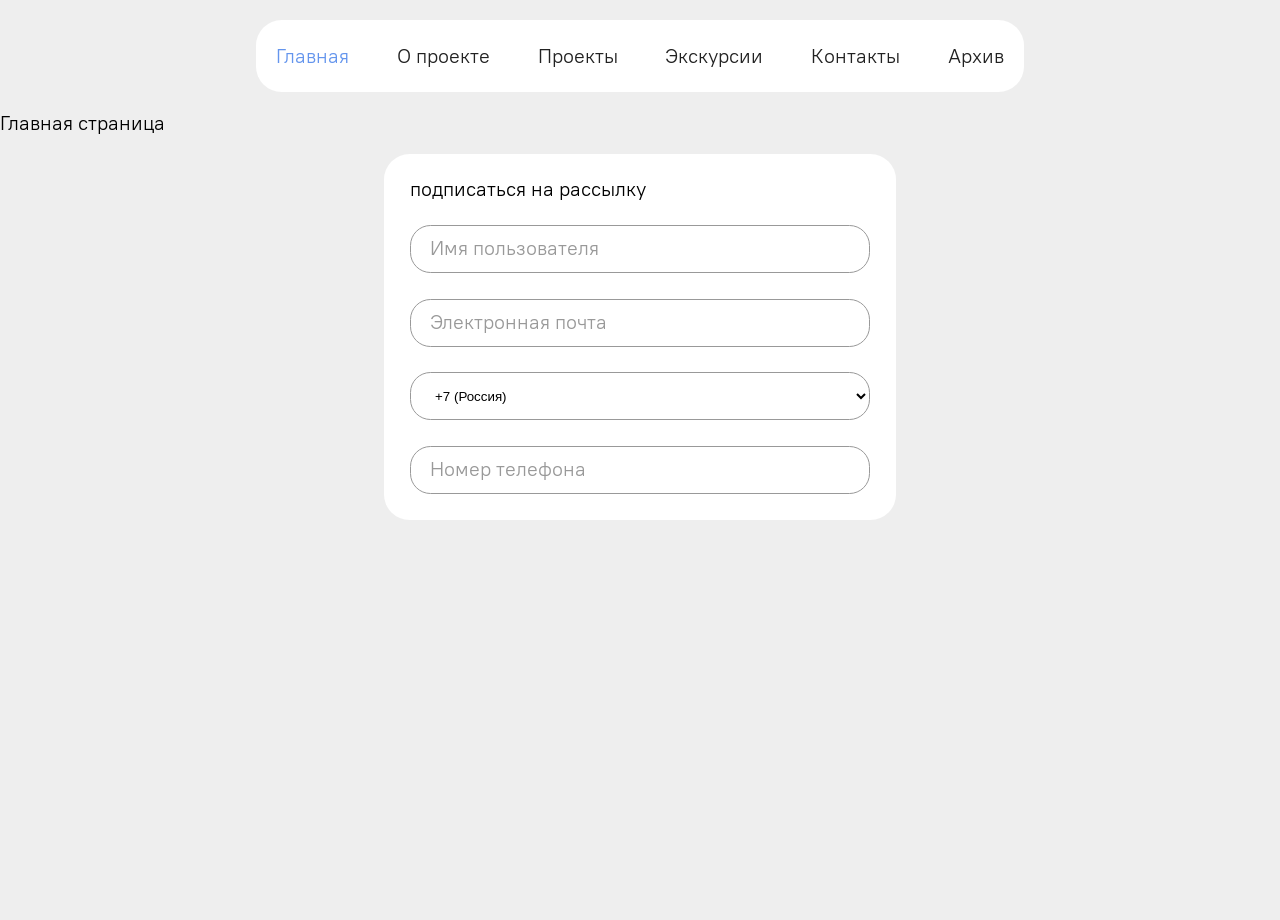
==== index.html @ fc1c3abe "desktop menu and links" ====
<!doctype html>
<html lang="ru">
  <head>
    <meta charset="UTF-8" />
    <meta name="viewport" content="width=device-width, initial-scale=1.0" />
    <title>Музей "Огни Москвы"</title>
    <link rel="stylesheet" href="stylesheets/style.css" />
  </head>
  <body>
    <nav class="mainMenu">
      <a class="mainMenuLink active" href="index.html">Главная</a>
      <a class="mainMenuLink" href="about.html">О проекте</a>
      <a class="mainMenuLink" href="projects.html">Проекты</a>
      <a class="mainMenuLink" href="excursions.html">Экскурсии</a>
      <a class="mainMenuLink" href="contacts.html">Контакты</a>
      <a class="mainMenuLink" href="archive.html">Архив</a>
    </nav>

    <h1>Главная страница</h1>

    <form action="">
      <h2>подписаться на рассылку</h2>

      <span class="placeholder">
        <input type="text" name="userName" value="" placeholder="" />
      </span>

      <span class="placeholder">
        <input type="email" name="email" value="" placeholder="" />
      </span>

      <select name="phoneCode">
        <option value="+7">+7 (Россия)</option>
        <option value="+33">+33 (Франция)</option>
        <option value="+49">+49 (Германия)</option>
        <option value="+1">+1 (США)</option>
      </select>

      <span class="placeholder">
        <input type="tel" name="phone" value="" placeholder="" />
      </span>
    </form>
  </body>
</html>
---- stylesheets/style.css ----
@import 'reset.css';
@import 'fonts.css';
@import 'layout.css';
@import 'animation.css';
@import 'adaptive.css';
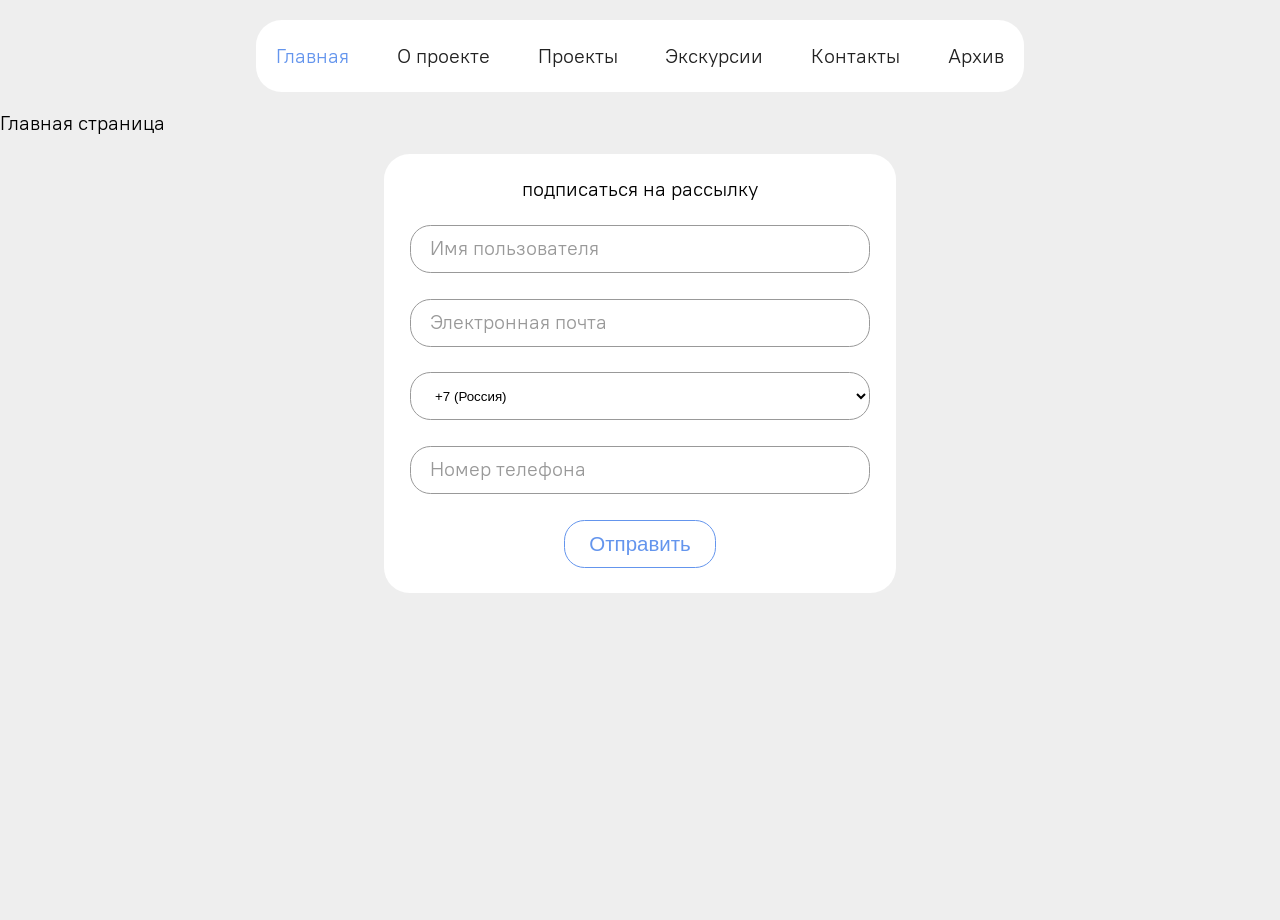
==== commit ca2491e6: "all" ====
--- a/index.html
+++ b/index.html
@@ -5,8 +5,11 @@
     <meta name="viewport" content="width=device-width, initial-scale=1.0" />
     <title>Музей "Огни Москвы"</title>
     <link rel="stylesheet" href="stylesheets/style.css" />
+    <script src="javascripts/scripts.js" defer></script>
   </head>
   <body>
+    <div id="burger"></div>
+
     <nav class="mainMenu">
       <a class="mainMenuLink active" href="index.html">Главная</a>
       <a class="mainMenuLink" href="about.html">О проекте</a>
@@ -39,6 +42,12 @@
       <span class="placeholder">
         <input type="tel" name="phone" value="" placeholder="" />
       </span>
+
+      <button type="submit">Отправить</button>
     </form>
+
+    <div class="modalWindow">
+      <div class="window"></div>
+    </div>
   </body>
 </html>
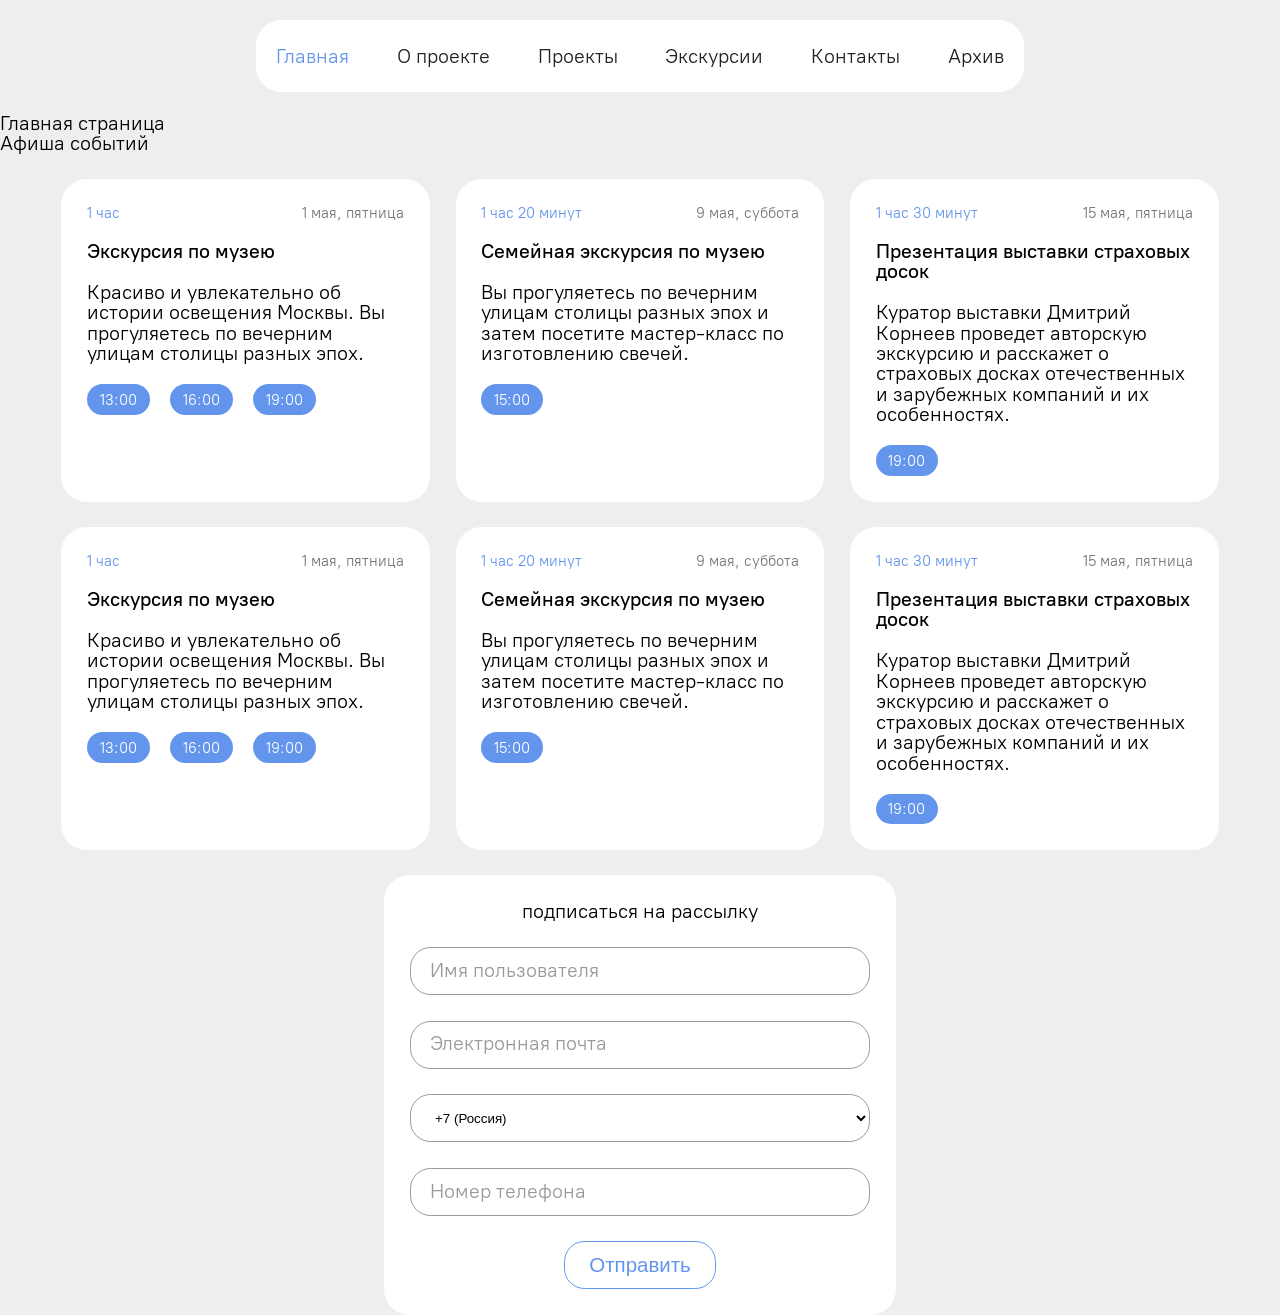
==== commit d3747044: "генерация карточек через js" ====
--- a/index.html
+++ b/index.html
@@ -6,6 +6,7 @@
     <title>Музей "Огни Москвы"</title>
     <link rel="stylesheet" href="stylesheets/style.css" />
     <script src="javascripts/scripts.js" defer></script>
+    <script src="javascripts/index.js" defer></script>
   </head>
   <body>
     <div id="burger"></div>
@@ -19,7 +20,11 @@
       <a class="mainMenuLink" href="archive.html">Архив</a>
     </nav>
 
-    <h1>Главная страница</h1>
+    <section>
+      <h1>Главная страница</h1>
+      <h2>Афиша событий</h2>
+      <div class="afisha"></div>
+    </section>
 
     <form action="">
       <h2>подписаться на рассылку</h2>
